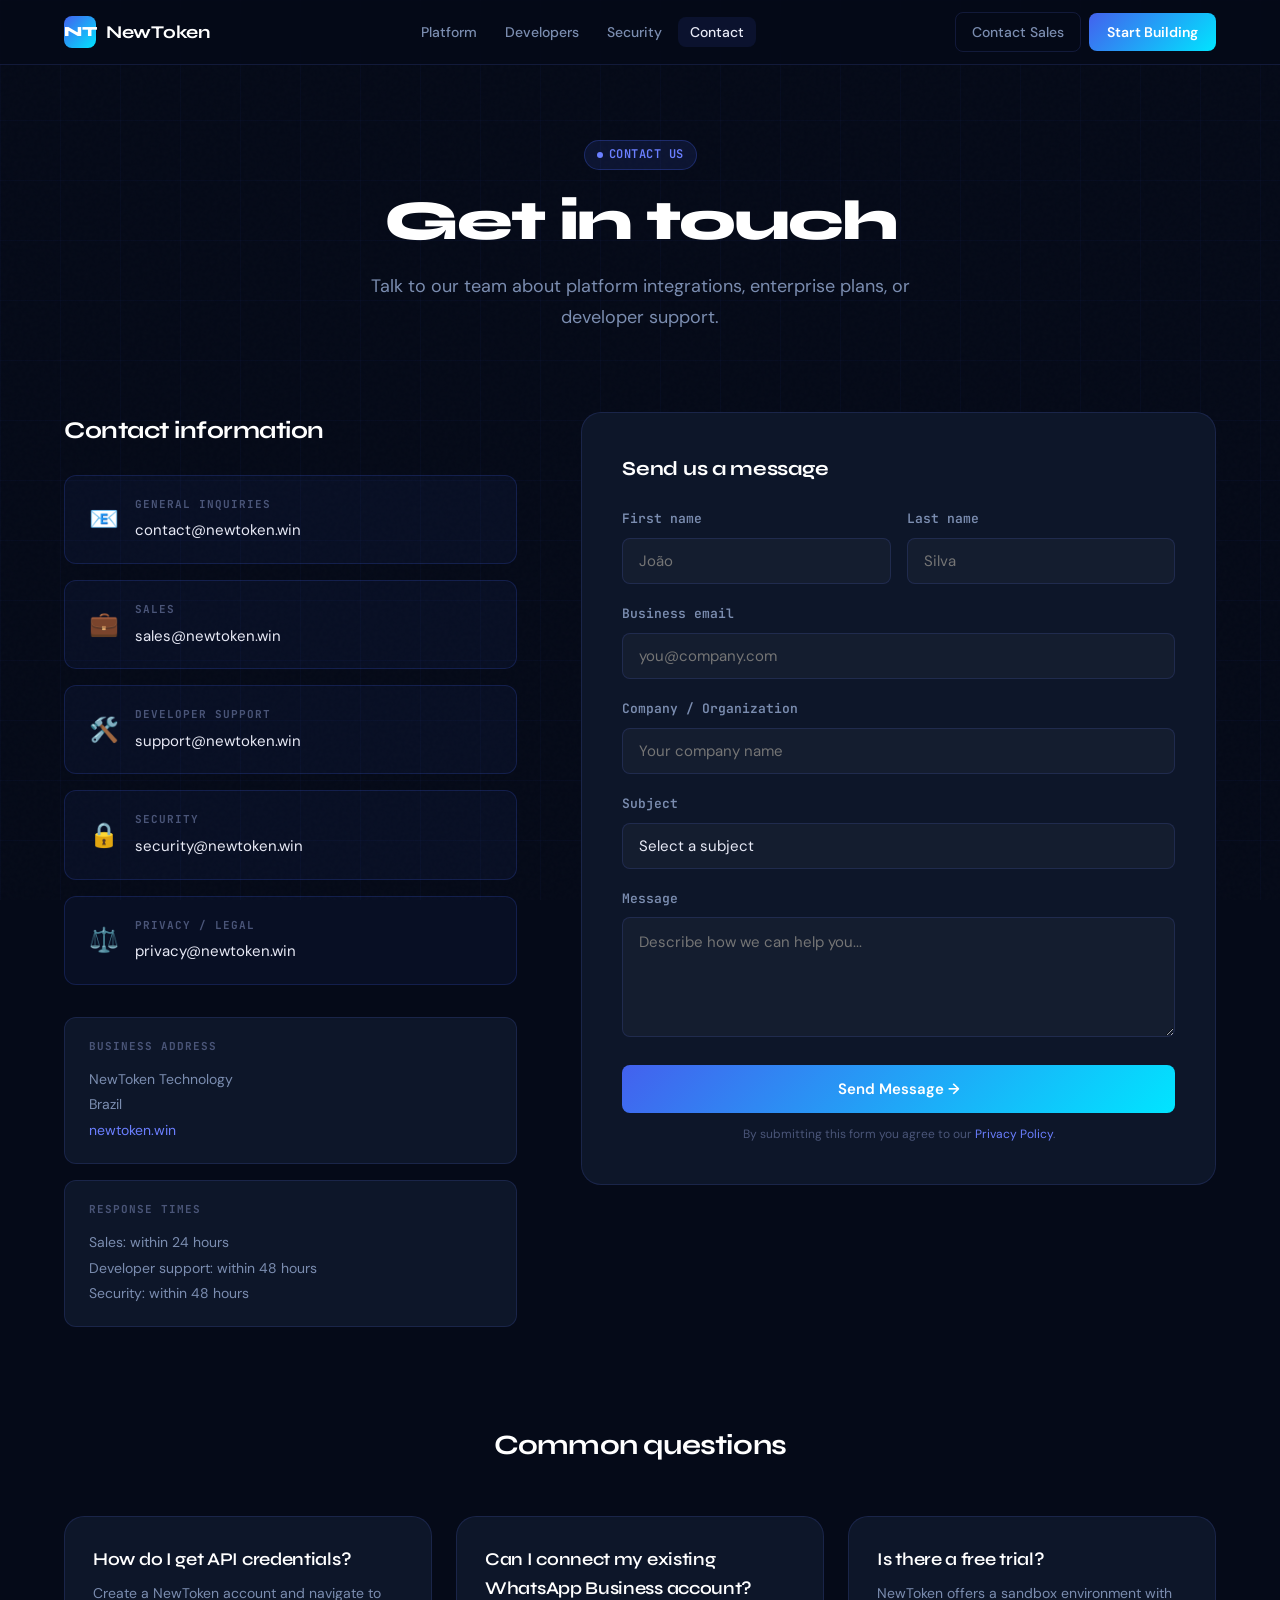
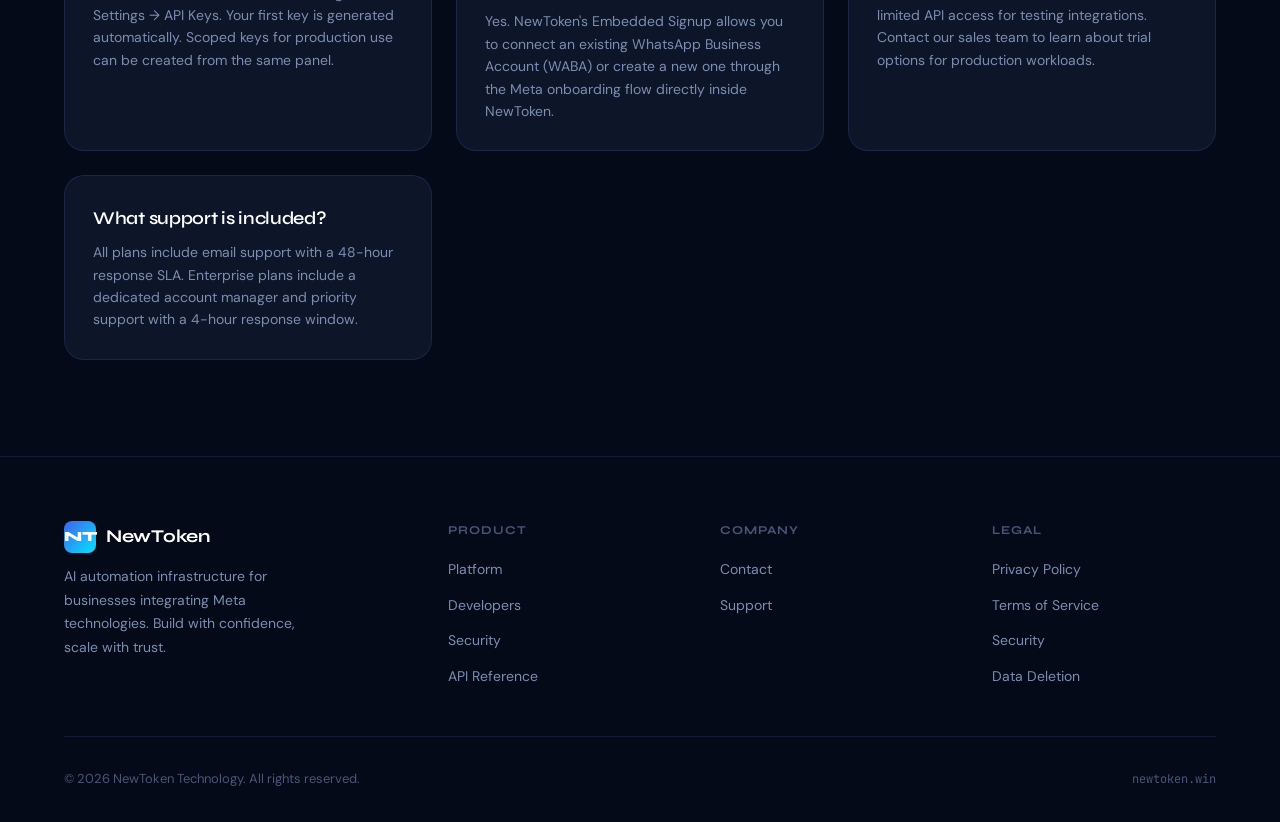
==== contact.html @ 520f6eac "feat: add NewToken site - Meta Tech Provider compliant" ====
<!DOCTYPE html>
<html lang="en">
<head>
  <meta charset="UTF-8">
  <meta name="viewport" content="width=device-width, initial-scale=1.0">
  <meta name="description" content="Contact NewToken — Get in touch with our sales, developer support, or partnership team.">
  <meta name="robots" content="index, follow">
  <title>Contact — NewToken</title>
  <link rel="stylesheet" href="styles.css">
  <style>
    .contact-grid {
      display: grid;
      grid-template-columns: 1fr 1.4fr;
      gap: 64px;
      align-items: start;
    }

    .contact-form-card {
      background: var(--bg-card);
      border: 1px solid var(--border);
      border-radius: var(--radius-lg);
      padding: 40px;
    }

    .form-group {
      margin-bottom: 20px;
    }

    .form-label {
      display: block;
      font-size: 13px;
      font-weight: 600;
      color: var(--text-muted);
      margin-bottom: 8px;
      font-family: var(--font-mono);
    }

    .form-input,
    .form-select,
    .form-textarea {
      width: 100%;
      background: rgba(255,255,255,0.03);
      border: 1px solid var(--border);
      border-radius: 8px;
      padding: 12px 16px;
      color: var(--text);
      font-size: 15px;
      font-family: var(--font-body);
      transition: var(--transition);
      outline: none;
    }

    .form-input:focus,
    .form-select:focus,
    .form-textarea:focus {
      border-color: var(--indigo);
      box-shadow: 0 0 0 3px rgba(67,97,238,0.15);
    }

    .form-select {
      appearance: none;
      -webkit-appearance: none;
      cursor: pointer;
    }

    .form-textarea {
      resize: vertical;
      min-height: 120px;
      line-height: 1.6;
    }

    .form-row {
      display: grid;
      grid-template-columns: 1fr 1fr;
      gap: 16px;
    }

    .form-success {
      display: none;
      text-align: center;
      padding: 24px;
    }

    .form-success .success-icon {
      font-size: 48px;
      margin-bottom: 16px;
      display: block;
    }

    .contact-info-card {
      background: rgba(67,97,238,0.06);
      border: 1px solid rgba(67,97,238,0.2);
      border-radius: var(--radius);
      padding: 20px 24px;
      margin-bottom: 16px;
      display: flex;
      align-items: center;
      gap: 16px;
    }

    .contact-info-icon {
      font-size: 24px;
      flex-shrink: 0;
    }

    .contact-info-label {
      font-size: 11px;
      font-weight: 700;
      color: var(--text-dim);
      text-transform: uppercase;
      letter-spacing: 1px;
      font-family: var(--font-mono);
      margin-bottom: 4px;
    }

    .contact-info-value {
      color: var(--text);
      font-size: 15px;
      text-decoration: none;
    }

    .contact-info-value:hover {
      color: var(--indigo-light);
    }

    @media (max-width: 768px) {
      .contact-grid { grid-template-columns: 1fr; }
      .form-row { grid-template-columns: 1fr; }
    }
  </style>
</head>
<body>
  <div id="nav-root"></div>

  <main>
    <section class="page-hero">
      <div class="container">
        <div class="badge"><span class="badge-dot"></span>Contact Us</div>
        <h1>Get in touch</h1>
        <p>Talk to our team about platform integrations, enterprise plans, or developer support.</p>
      </div>
    </section>

    <section class="section" style="padding-top:0;">
      <div class="container">
        <div class="contact-grid">

          <!-- LEFT: Contact info -->
          <div>
            <h2 style="font-family:var(--font-heading);font-size:24px;font-weight:700;color:white;letter-spacing:-0.5px;margin-bottom:24px;">Contact information</h2>

            <div class="contact-info-card">
              <div class="contact-info-icon">📧</div>
              <div>
                <div class="contact-info-label">General Inquiries</div>
                <a href="mailto:contact@newtoken.win" class="contact-info-value">contact@newtoken.win</a>
              </div>
            </div>

            <div class="contact-info-card">
              <div class="contact-info-icon">💼</div>
              <div>
                <div class="contact-info-label">Sales</div>
                <a href="mailto:sales@newtoken.win" class="contact-info-value">sales@newtoken.win</a>
              </div>
            </div>

            <div class="contact-info-card">
              <div class="contact-info-icon">🛠️</div>
              <div>
                <div class="contact-info-label">Developer Support</div>
                <a href="mailto:support@newtoken.win" class="contact-info-value">support@newtoken.win</a>
              </div>
            </div>

            <div class="contact-info-card">
              <div class="contact-info-icon">🔒</div>
              <div>
                <div class="contact-info-label">Security</div>
                <a href="mailto:security@newtoken.win" class="contact-info-value">security@newtoken.win</a>
              </div>
            </div>

            <div class="contact-info-card">
              <div class="contact-info-icon">⚖️</div>
              <div>
                <div class="contact-info-label">Privacy / Legal</div>
                <a href="mailto:privacy@newtoken.win" class="contact-info-value">privacy@newtoken.win</a>
              </div>
            </div>

            <div style="margin-top:32px;padding:20px 24px;background:var(--bg-card);border:1px solid var(--border);border-radius:var(--radius);">
              <div style="font-size:11px;font-weight:700;color:var(--text-dim);text-transform:uppercase;letter-spacing:1px;font-family:var(--font-mono);margin-bottom:12px;">Business Address</div>
              <div style="color:var(--text-muted);font-size:14px;line-height:1.8;">
                NewToken Technology<br>
                Brazil<br>
                <a href="https://newtoken.win" style="color:var(--indigo-light);text-decoration:none;">newtoken.win</a>
              </div>
            </div>

            <div style="margin-top:16px;padding:20px 24px;background:var(--bg-card);border:1px solid var(--border);border-radius:var(--radius);">
              <div style="font-size:11px;font-weight:700;color:var(--text-dim);text-transform:uppercase;letter-spacing:1px;font-family:var(--font-mono);margin-bottom:12px;">Response Times</div>
              <div style="color:var(--text-muted);font-size:14px;line-height:1.8;">
                Sales: within 24 hours<br>
                Developer support: within 48 hours<br>
                Security: within 48 hours
              </div>
            </div>
          </div>

          <!-- RIGHT: Contact form -->
          <div class="contact-form-card">
            <h3 style="font-family:var(--font-heading);font-size:20px;font-weight:700;color:white;margin-bottom:24px;letter-spacing:-0.3px;">Send us a message</h3>

            <form id="contact-form" onsubmit="handleSubmit(event)" novalidate>
              <div class="form-row">
                <div class="form-group">
                  <label class="form-label" for="fname">First name</label>
                  <input type="text" id="fname" name="fname" class="form-input" placeholder="João" required>
                </div>
                <div class="form-group">
                  <label class="form-label" for="lname">Last name</label>
                  <input type="text" id="lname" name="lname" class="form-input" placeholder="Silva" required>
                </div>
              </div>

              <div class="form-group">
                <label class="form-label" for="email">Business email</label>
                <input type="email" id="email" name="email" class="form-input" placeholder="you@company.com" required>
              </div>

              <div class="form-group">
                <label class="form-label" for="company">Company / Organization</label>
                <input type="text" id="company" name="company" class="form-input" placeholder="Your company name">
              </div>

              <div class="form-group">
                <label class="form-label" for="subject">Subject</label>
                <select id="subject" name="subject" class="form-select" required>
                  <option value="" disabled selected>Select a subject</option>
                  <option value="sales">Sales / Enterprise plan</option>
                  <option value="developer">Developer support</option>
                  <option value="integration">Meta integration help</option>
                  <option value="partnership">Partnership</option>
                  <option value="security">Security inquiry</option>
                  <option value="privacy">Privacy / Data request</option>
                  <option value="other">Other</option>
                </select>
              </div>

              <div class="form-group">
                <label class="form-label" for="message">Message</label>
                <textarea id="message" name="message" class="form-textarea" placeholder="Describe how we can help you..." required></textarea>
              </div>

              <button type="submit" class="btn-primary" style="width:100%;justify-content:center;font-size:15px;padding:14px;">
                Send Message →
              </button>

              <p style="color:var(--text-dim);font-size:12px;text-align:center;margin-top:12px;">
                By submitting this form you agree to our <a href="privacy.html" style="color:var(--indigo-light);text-decoration:none;">Privacy Policy</a>.
              </p>
            </form>

            <div class="form-success" id="form-success">
              <span class="success-icon">✅</span>
              <h3 style="font-family:var(--font-heading);font-size:20px;font-weight:700;color:white;margin-bottom:8px;">Message sent!</h3>
              <p style="color:var(--text-muted);">Thank you for reaching out. Our team will respond within 24–48 hours.</p>
            </div>
          </div>
        </div>

        <!-- FAQ -->
        <div style="margin-top:96px;">
          <h2 style="font-family:var(--font-heading);font-size:28px;font-weight:700;color:white;letter-spacing:-0.8px;text-align:center;margin-bottom:48px;">Common questions</h2>
          <div class="grid-2">
            <div class="card">
              <h3>How do I get API credentials?</h3>
              <p>Create a NewToken account and navigate to Settings → API Keys. Your first key is generated automatically. Scoped keys for production use can be created from the same panel.</p>
            </div>
            <div class="card">
              <h3>Can I connect my existing WhatsApp Business account?</h3>
              <p>Yes. NewToken's Embedded Signup allows you to connect an existing WhatsApp Business Account (WABA) or create a new one through the Meta onboarding flow directly inside NewToken.</p>
            </div>
            <div class="card">
              <h3>Is there a free trial?</h3>
              <p>NewToken offers a sandbox environment with limited API access for testing integrations. Contact our sales team to learn about trial options for production workloads.</p>
            </div>
            <div class="card">
              <h3>What support is included?</h3>
              <p>All plans include email support with a 48-hour response SLA. Enterprise plans include a dedicated account manager and priority support with a 4-hour response window.</p>
            </div>
          </div>
        </div>
      </div>
    </section>
  </main>

  <div id="footer-root"></div>
  <script src="shared.js"></script>
  <script>
    function handleSubmit(e) {
      e.preventDefault();
      const form = document.getElementById('contact-form');
      const success = document.getElementById('form-success');
      const btn = form.querySelector('button[type="submit"]');

      // Basic validation
      const email = document.getElementById('email').value;
      if (!email.includes('@')) {
        alert('Please enter a valid email address.');
        return;
      }

      btn.textContent = 'Sending...';
      btn.disabled = true;

      // Simulate form submission (replace with actual endpoint)
      setTimeout(() => {
        form.style.display = 'none';
        success.style.display = 'block';
      }, 900);
    }
  </script>
</body>
</html>
---- styles.css ----
@import url('https://fonts.googleapis.com/css2?family=Syne:wght@400;500;600;700;800&family=DM+Sans:ital,opsz,wght@0,9..40,300;0,9..40,400;0,9..40,500;0,9..40,600;1,9..40,400&family=JetBrains+Mono:wght@400;500;600&display=swap');

:root {
  --bg: #050a18;
  --bg-2: #080f22;
  --bg-card: #0d1629;
  --border: rgba(99, 120, 255, 0.15);
  --border-bright: rgba(99, 120, 255, 0.35);
  --indigo: #4361ee;
  --indigo-light: #6b7fff;
  --cyan: #00e5ff;
  --emerald: #10b981;
  --red: #ef4444;
  --text: #e8eaf6;
  --text-muted: #7b8db0;
  --text-dim: #4a5578;
  --gradient: linear-gradient(135deg, #4361ee, #00e5ff);
  --font-heading: 'Syne', sans-serif;
  --font-body: 'DM Sans', sans-serif;
  --font-mono: 'JetBrains Mono', monospace;
  --radius: 12px;
  --radius-lg: 20px;
  --max-w: 1200px;
  --transition: 0.2s ease;
}

*, *::before, *::after { box-sizing: border-box; margin: 0; padding: 0; }

html { scroll-behavior: smooth; }

body {
  font-family: var(--font-body);
  background: var(--bg);
  color: var(--text);
  line-height: 1.6;
  font-size: 16px;
  overflow-x: hidden;
}

/* ─── GRID BACKGROUND ─── */
body::before {
  content: '';
  position: fixed;
  inset: 0;
  background-image:
    linear-gradient(rgba(67,97,238,0.04) 1px, transparent 1px),
    linear-gradient(90deg, rgba(67,97,238,0.04) 1px, transparent 1px);
  background-size: 60px 60px;
  pointer-events: none;
  z-index: 0;
}

/* ─── NOISE OVERLAY ─── */
body::after {
  content: '';
  position: fixed;
  inset: 0;
  opacity: 0.018;
  background-image: url("data:image/svg+xml,%3Csvg viewBox='0 0 256 256' xmlns='http://www.w3.org/2000/svg'%3E%3Cfilter id='noise'%3E%3CfeTurbulence type='fractalNoise' baseFrequency='0.9' numOctaves='4' stitchTiles='stitch'/%3E%3C/filter%3E%3Crect width='100%25' height='100%25' filter='url(%23noise)'/%3E%3C/svg%3E");
  pointer-events: none;
  z-index: 0;
}

/* ─── NAVBAR ─── */
.nav {
  position: fixed;
  top: 0;
  left: 0;
  right: 0;
  z-index: 100;
  backdrop-filter: blur(20px);
  -webkit-backdrop-filter: blur(20px);
  background: rgba(5, 10, 24, 0.85);
  border-bottom: 1px solid var(--border);
}

.nav-inner {
  max-width: var(--max-w);
  margin: 0 auto;
  padding: 0 24px;
  height: 64px;
  display: flex;
  align-items: center;
  justify-content: space-between;
  gap: 32px;
}

.nav-logo {
  display: flex;
  align-items: center;
  gap: 10px;
  text-decoration: none;
  flex-shrink: 0;
}

.nav-logo-icon {
  width: 32px;
  height: 32px;
  background: var(--gradient);
  border-radius: 8px;
  display: flex;
  align-items: center;
  justify-content: center;
  font-family: var(--font-heading);
  font-weight: 800;
  font-size: 14px;
  color: white;
  letter-spacing: -0.5px;
}

.nav-logo-text {
  font-family: var(--font-heading);
  font-weight: 700;
  font-size: 18px;
  color: white;
  letter-spacing: -0.3px;
}

.nav-links {
  display: flex;
  align-items: center;
  gap: 4px;
  list-style: none;
}

.nav-links a {
  color: var(--text-muted);
  text-decoration: none;
  font-size: 14px;
  font-weight: 500;
  padding: 6px 12px;
  border-radius: 8px;
  transition: var(--transition);
}

.nav-links a:hover, .nav-links a.active {
  color: var(--text);
  background: rgba(67,97,238,0.1);
}

.nav-cta {
  display: flex;
  align-items: center;
  gap: 8px;
  flex-shrink: 0;
}

.btn-ghost {
  color: var(--text-muted);
  text-decoration: none;
  font-size: 14px;
  font-weight: 500;
  padding: 8px 16px;
  border-radius: 8px;
  border: 1px solid var(--border);
  transition: var(--transition);
}

.btn-ghost:hover {
  color: var(--text);
  border-color: var(--border-bright);
}

.btn-primary {
  background: var(--gradient);
  color: white;
  text-decoration: none;
  font-size: 14px;
  font-weight: 600;
  padding: 8px 18px;
  border-radius: 8px;
  transition: var(--transition);
  border: none;
  cursor: pointer;
  font-family: var(--font-body);
  display: inline-flex;
  align-items: center;
  gap: 6px;
}

.btn-primary:hover {
  opacity: 0.88;
  transform: translateY(-1px);
}

.btn-outline {
  background: transparent;
  color: var(--text);
  text-decoration: none;
  font-size: 14px;
  font-weight: 600;
  padding: 8px 18px;
  border-radius: 8px;
  border: 1px solid var(--border-bright);
  transition: var(--transition);
  cursor: pointer;
  font-family: var(--font-body);
  display: inline-flex;
  align-items: center;
  gap: 6px;
}

.btn-outline:hover {
  background: rgba(67,97,238,0.08);
  border-color: var(--indigo);
}

/* ─── LAYOUT ─── */
.container {
  max-width: var(--max-w);
  margin: 0 auto;
  padding: 0 24px;
  position: relative;
  z-index: 1;
}

.section {
  padding: 96px 0;
}

.section-sm {
  padding: 64px 0;
}

/* ─── BADGE ─── */
.badge {
  display: inline-flex;
  align-items: center;
  gap: 6px;
  background: rgba(67,97,238,0.12);
  border: 1px solid rgba(67,97,238,0.3);
  color: var(--indigo-light);
  font-size: 12px;
  font-weight: 600;
  padding: 4px 12px;
  border-radius: 100px;
  letter-spacing: 0.5px;
  text-transform: uppercase;
  font-family: var(--font-mono);
  margin-bottom: 20px;
}

.badge-dot {
  width: 6px;
  height: 6px;
  border-radius: 50%;
  background: var(--indigo-light);
  animation: pulse-dot 2s ease infinite;
}

@keyframes pulse-dot {
  0%, 100% { opacity: 1; transform: scale(1); }
  50% { opacity: 0.5; transform: scale(1.3); }
}

/* ─── SECTION HEADER ─── */
.section-header {
  text-align: center;
  max-width: 640px;
  margin: 0 auto 64px;
}

.section-header h2 {
  font-family: var(--font-heading);
  font-size: clamp(28px, 4vw, 42px);
  font-weight: 700;
  color: white;
  letter-spacing: -1px;
  line-height: 1.15;
  margin-bottom: 16px;
}

.section-header p {
  color: var(--text-muted);
  font-size: 17px;
  line-height: 1.7;
}

/* ─── CARDS ─── */
.card {
  background: var(--bg-card);
  border: 1px solid var(--border);
  border-radius: var(--radius-lg);
  padding: 28px;
  transition: var(--transition);
}

.card:hover {
  border-color: var(--border-bright);
  transform: translateY(-2px);
  box-shadow: 0 12px 48px rgba(67,97,238,0.1);
}

.card-icon {
  width: 44px;
  height: 44px;
  border-radius: 10px;
  background: rgba(67,97,238,0.12);
  border: 1px solid rgba(67,97,238,0.2);
  display: flex;
  align-items: center;
  justify-content: center;
  margin-bottom: 16px;
  font-size: 20px;
}

.card h3 {
  font-family: var(--font-heading);
  font-size: 18px;
  font-weight: 600;
  color: white;
  margin-bottom: 8px;
  letter-spacing: -0.3px;
}

.card p {
  color: var(--text-muted);
  font-size: 14px;
  line-height: 1.6;
}

/* ─── GRID LAYOUTS ─── */
.grid-3 {
  display: grid;
  grid-template-columns: repeat(auto-fit, minmax(280px, 1fr));
  gap: 20px;
}

.grid-2 {
  display: grid;
  grid-template-columns: repeat(auto-fit, minmax(360px, 1fr));
  gap: 24px;
}

/* ─── CODE BLOCK ─── */
.code-block {
  background: #070c1a;
  border: 1px solid var(--border);
  border-radius: var(--radius);
  overflow: hidden;
  font-family: var(--font-mono);
  font-size: 13px;
}

.code-header {
  display: flex;
  align-items: center;
  justify-content: space-between;
  padding: 12px 16px;
  border-bottom: 1px solid var(--border);
  background: rgba(67,97,238,0.05);
}

.code-dots {
  display: flex;
  gap: 6px;
}

.code-dot {
  width: 10px;
  height: 10px;
  border-radius: 50%;
}

.dot-red { background: #ff5f57; }
.dot-yellow { background: #ffbd2e; }
.dot-green { background: #28ca41; }

.code-filename {
  color: var(--text-dim);
  font-size: 12px;
}

.code-body {
  padding: 20px;
  line-height: 1.7;
  overflow-x: auto;
}

.code-body pre { white-space: pre-wrap; }

.tok-keyword { color: #c792ea; }
.tok-string { color: #c3e88d; }
.tok-comment { color: #4a5578; font-style: italic; }
.tok-number { color: #f78c6c; }
.tok-function { color: #82aaff; }
.tok-var { color: #eeffff; }
.tok-prop { color: #89ddff; }
.tok-punct { color: var(--text-dim); }

/* ─── STATUS BADGE ─── */
.status-pill {
  display: inline-flex;
  align-items: center;
  gap: 6px;
  font-size: 12px;
  font-weight: 600;
  font-family: var(--font-mono);
  padding: 4px 10px;
  border-radius: 100px;
}

.status-success {
  background: rgba(16,185,129,0.12);
  color: var(--emerald);
  border: 1px solid rgba(16,185,129,0.25);
}

.status-dot {
  width: 6px;
  height: 6px;
  border-radius: 50%;
  background: currentColor;
}

/* ─── DIVIDER ─── */
.divider {
  height: 1px;
  background: var(--border);
  border: none;
}

/* ─── FOOTER ─── */
footer {
  border-top: 1px solid var(--border);
  padding: 64px 0 32px;
  position: relative;
  z-index: 1;
}

.footer-grid {
  display: grid;
  grid-template-columns: 1.5fr 1fr 1fr 1fr;
  gap: 48px;
  margin-bottom: 48px;
}

.footer-brand p {
  color: var(--text-muted);
  font-size: 14px;
  line-height: 1.7;
  margin-top: 12px;
  max-width: 260px;
}

.footer-col h4 {
  font-family: var(--font-heading);
  font-size: 12px;
  font-weight: 700;
  color: var(--text-dim);
  letter-spacing: 1px;
  text-transform: uppercase;
  margin-bottom: 16px;
}

.footer-col ul {
  list-style: none;
  display: flex;
  flex-direction: column;
  gap: 10px;
}

.footer-col a {
  color: var(--text-muted);
  text-decoration: none;
  font-size: 14px;
  transition: var(--transition);
}

.footer-col a:hover {
  color: var(--text);
}

.footer-bottom {
  display: flex;
  align-items: center;
  justify-content: space-between;
  padding-top: 32px;
  border-top: 1px solid var(--border);
  color: var(--text-dim);
  font-size: 13px;
}

/* ─── PAGE HERO (sub-pages) ─── */
.page-hero {
  padding: 140px 0 80px;
  text-align: center;
}

.page-hero h1 {
  font-family: var(--font-heading);
  font-size: clamp(36px, 5vw, 56px);
  font-weight: 800;
  color: white;
  letter-spacing: -2px;
  line-height: 1.1;
  margin-bottom: 20px;
}

.page-hero p {
  color: var(--text-muted);
  font-size: 18px;
  max-width: 560px;
  margin: 0 auto;
  line-height: 1.7;
}

/* ─── PROSE (legal pages) ─── */
.prose {
  max-width: 760px;
  margin: 0 auto;
  padding-bottom: 96px;
}

.prose h2 {
  font-family: var(--font-heading);
  font-size: 22px;
  font-weight: 700;
  color: white;
  letter-spacing: -0.5px;
  margin: 40px 0 12px;
}

.prose h3 {
  font-family: var(--font-heading);
  font-size: 16px;
  font-weight: 600;
  color: var(--text);
  margin: 28px 0 8px;
}

.prose p {
  color: var(--text-muted);
  font-size: 15px;
  line-height: 1.8;
  margin-bottom: 16px;
}

.prose ul {
  color: var(--text-muted);
  font-size: 15px;
  line-height: 1.8;
  padding-left: 20px;
  margin-bottom: 16px;
}

.prose ul li { margin-bottom: 6px; }

.prose strong {
  color: var(--text);
  font-weight: 600;
}

.prose a {
  color: var(--indigo-light);
  text-decoration: none;
}

.prose a:hover { text-decoration: underline; }

.prose-meta {
  display: flex;
  gap: 24px;
  margin-bottom: 48px;
  font-size: 13px;
  color: var(--text-dim);
  font-family: var(--font-mono);
  flex-wrap: wrap;
}

.info-box {
  background: rgba(67,97,238,0.08);
  border: 1px solid rgba(67,97,238,0.2);
  border-radius: var(--radius);
  padding: 20px 24px;
  margin: 24px 0;
  color: var(--text-muted);
  font-size: 14px;
  line-height: 1.7;
}

.info-box strong { color: var(--indigo-light); }

/* ─── HAMBURGER MOBILE ─── */
.nav-hamburger {
  display: none;
  flex-direction: column;
  gap: 5px;
  cursor: pointer;
  padding: 4px;
  background: none;
  border: none;
}

.nav-hamburger span {
  width: 22px;
  height: 2px;
  background: var(--text-muted);
  border-radius: 2px;
  transition: var(--transition);
}

/* ─── ANIMATIONS ─── */
@keyframes fadeUp {
  from { opacity: 0; transform: translateY(20px); }
  to { opacity: 1; transform: translateY(0); }
}

.fade-up {
  opacity: 0;
  animation: fadeUp 0.6s ease forwards;
}

.delay-1 { animation-delay: 0.1s; }
.delay-2 { animation-delay: 0.2s; }
.delay-3 { animation-delay: 0.3s; }
.delay-4 { animation-delay: 0.4s; }

/* ─── RESPONSIVE ─── */
@media (max-width: 768px) {
  .nav-links, .nav-cta .btn-ghost { display: none; }
  .nav-hamburger { display: flex; }
  .footer-grid { grid-template-columns: 1fr 1fr; gap: 32px; }
  .footer-bottom { flex-direction: column; gap: 12px; text-align: center; }
}

@media (max-width: 480px) {
  .footer-grid { grid-template-columns: 1fr; }
  .section { padding: 64px 0; }
}
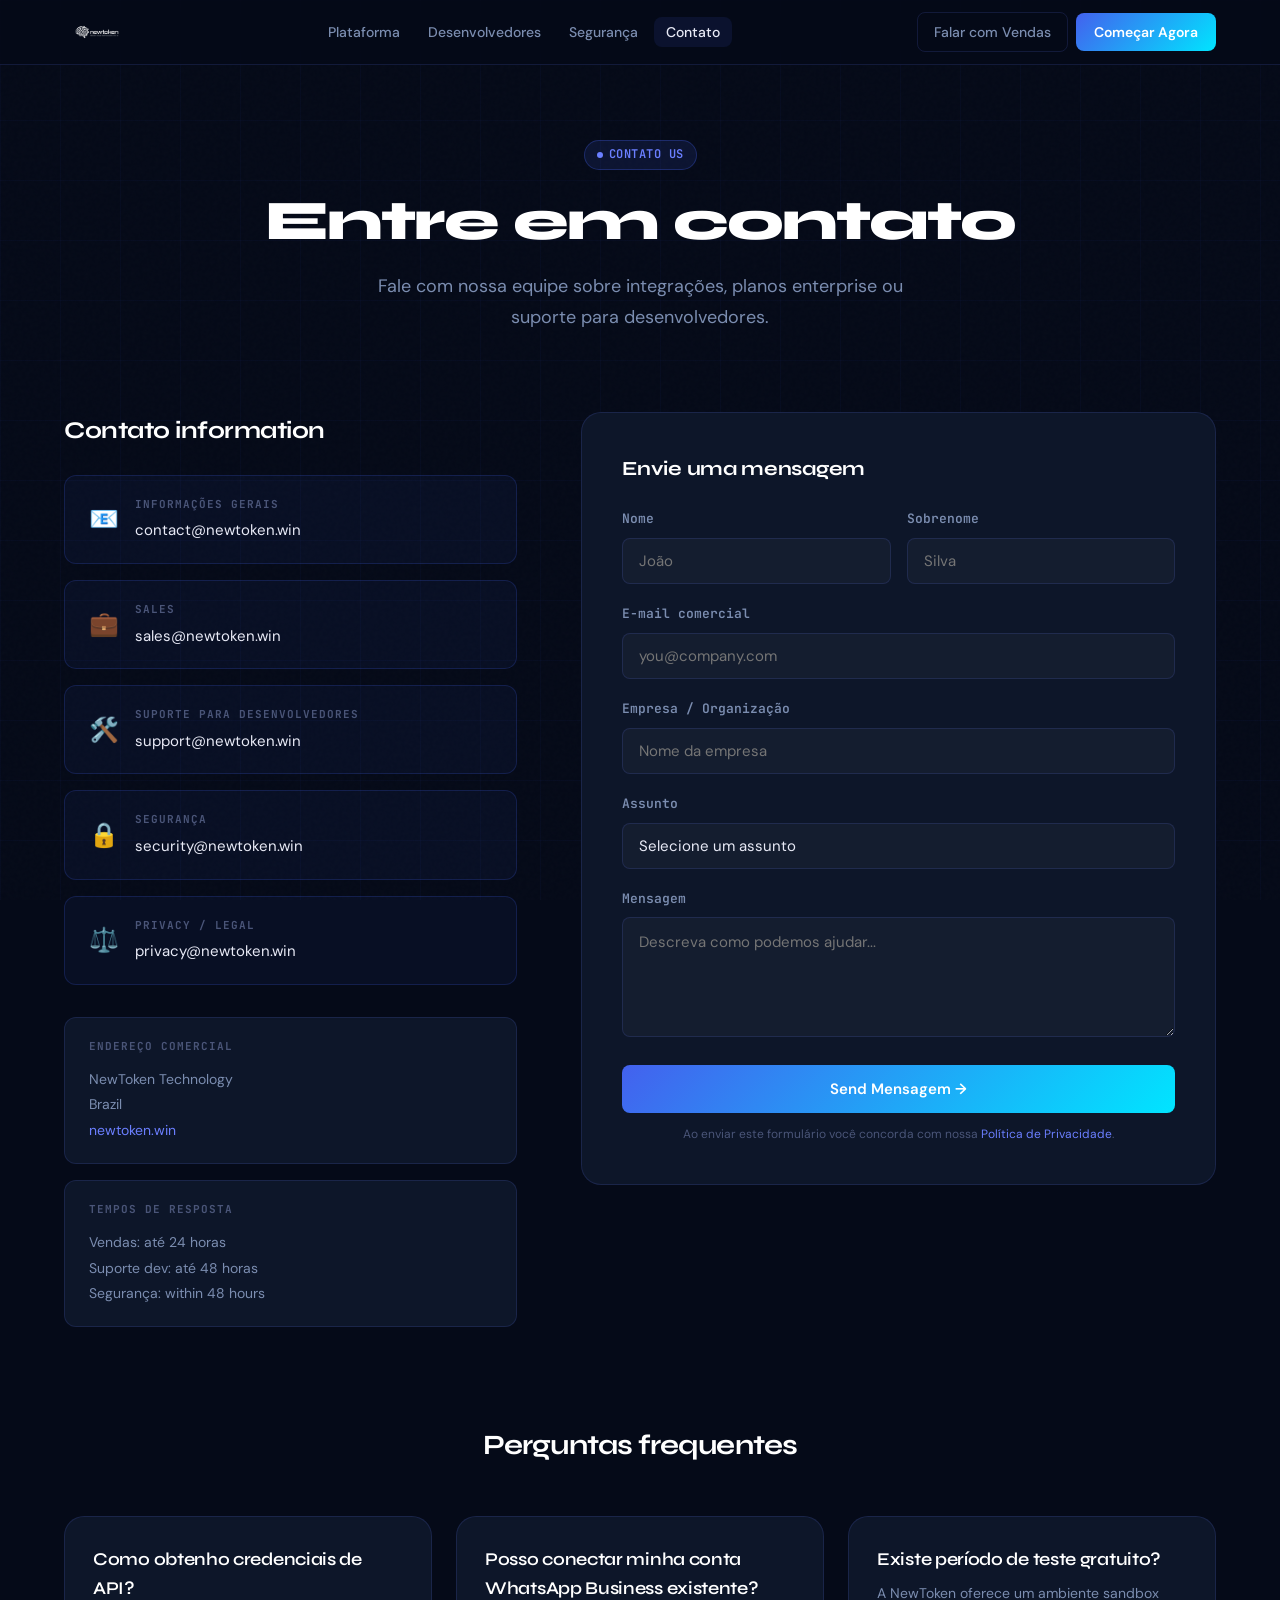
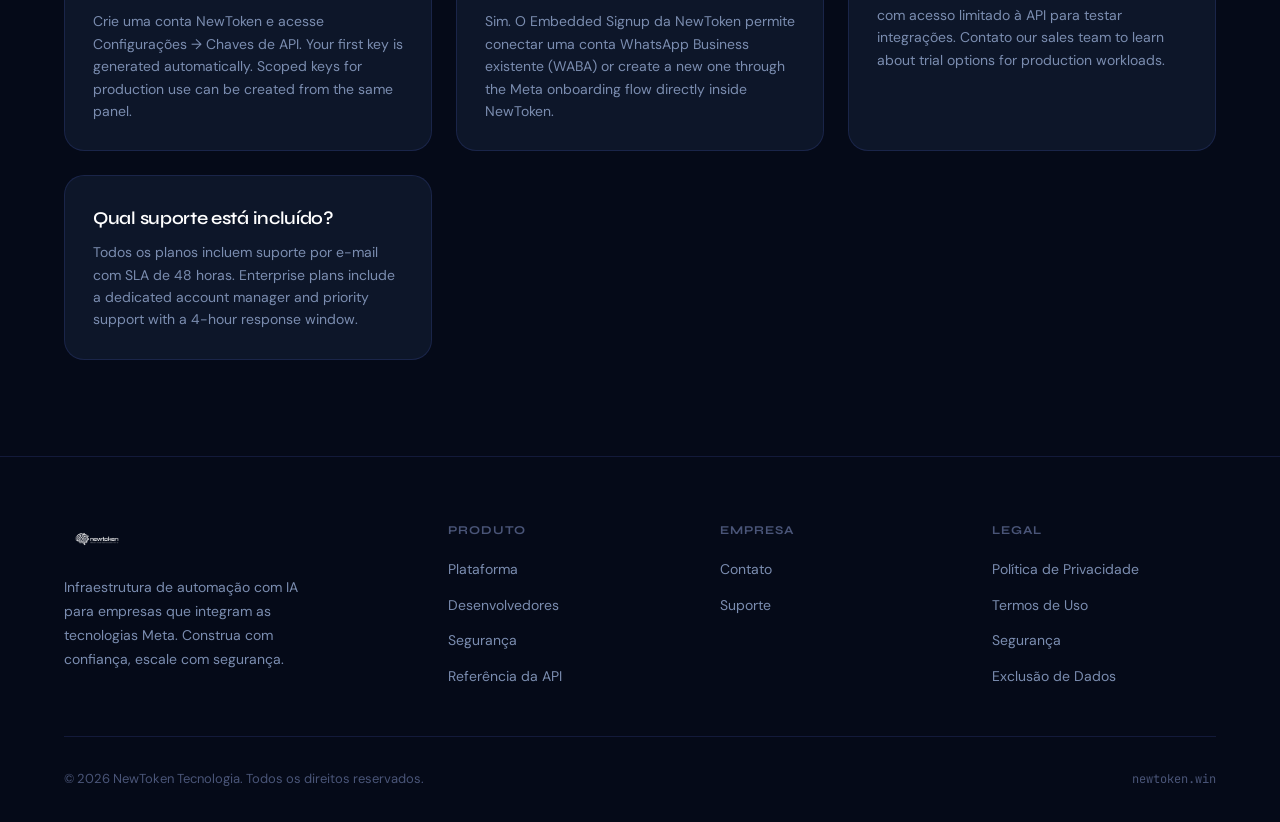
==== commit 92fa7e26: "feat: add logo + translate all pages to pt-BR" ====
--- a/contact.html
+++ b/contact.html
@@ -1,11 +1,11 @@
 <!DOCTYPE html>
-<html lang="en">
+<html lang="pt-BR">
 <head>
   <meta charset="UTF-8">
   <meta name="viewport" content="width=device-width, initial-scale=1.0">
-  <meta name="description" content="Contact NewToken — Get in touch with our sales, developer support, or partnership team.">
+  <meta name="description" content="Contato NewToken — Entre em contato with our sales, developer support, or partnership team.">
   <meta name="robots" content="index, follow">
-  <title>Contact — NewToken</title>
+  <title>Contato — NewToken</title>
   <link rel="stylesheet" href="styles.css">
   <style>
     .contact-grid {
@@ -135,9 +135,9 @@
   <main>
     <section class="page-hero">
       <div class="container">
-        <div class="badge"><span class="badge-dot"></span>Contact Us</div>
-        <h1>Get in touch</h1>
-        <p>Talk to our team about platform integrations, enterprise plans, or developer support.</p>
+        <div class="badge"><span class="badge-dot"></span>Contato Us</div>
+        <h1>Entre em contato</h1>
+        <p>Fale com nossa equipe sobre integrações, planos enterprise ou suporte para desenvolvedores.</p>
       </div>
     </section>
 
@@ -145,14 +145,14 @@
       <div class="container">
         <div class="contact-grid">
 
-          <!-- LEFT: Contact info -->
+          <!-- LEFT: Contato info -->
           <div>
-            <h2 style="font-family:var(--font-heading);font-size:24px;font-weight:700;color:white;letter-spacing:-0.5px;margin-bottom:24px;">Contact information</h2>
+            <h2 style="font-family:var(--font-heading);font-size:24px;font-weight:700;color:white;letter-spacing:-0.5px;margin-bottom:24px;">Contato information</h2>
 
             <div class="contact-info-card">
               <div class="contact-info-icon">📧</div>
               <div>
-                <div class="contact-info-label">General Inquiries</div>
+                <div class="contact-info-label">Informações Gerais</div>
                 <a href="mailto:contact@newtoken.win" class="contact-info-value">contact@newtoken.win</a>
               </div>
             </div>
@@ -168,7 +168,7 @@
             <div class="contact-info-card">
               <div class="contact-info-icon">🛠️</div>
               <div>
-                <div class="contact-info-label">Developer Support</div>
+                <div class="contact-info-label">Suporte para Desenvolvedores</div>
                 <a href="mailto:support@newtoken.win" class="contact-info-value">support@newtoken.win</a>
               </div>
             </div>
@@ -176,7 +176,7 @@
             <div class="contact-info-card">
               <div class="contact-info-icon">🔒</div>
               <div>
-                <div class="contact-info-label">Security</div>
+                <div class="contact-info-label">Segurança</div>
                 <a href="mailto:security@newtoken.win" class="contact-info-value">security@newtoken.win</a>
               </div>
             </div>
@@ -190,7 +190,7 @@
             </div>
 
             <div style="margin-top:32px;padding:20px 24px;background:var(--bg-card);border:1px solid var(--border);border-radius:var(--radius);">
-              <div style="font-size:11px;font-weight:700;color:var(--text-dim);text-transform:uppercase;letter-spacing:1px;font-family:var(--font-mono);margin-bottom:12px;">Business Address</div>
+              <div style="font-size:11px;font-weight:700;color:var(--text-dim);text-transform:uppercase;letter-spacing:1px;font-family:var(--font-mono);margin-bottom:12px;">Endereço Comercial</div>
               <div style="color:var(--text-muted);font-size:14px;line-height:1.8;">
                 NewToken Technology<br>
                 Brazil<br>
@@ -199,96 +199,96 @@
             </div>
 
             <div style="margin-top:16px;padding:20px 24px;background:var(--bg-card);border:1px solid var(--border);border-radius:var(--radius);">
-              <div style="font-size:11px;font-weight:700;color:var(--text-dim);text-transform:uppercase;letter-spacing:1px;font-family:var(--font-mono);margin-bottom:12px;">Response Times</div>
+              <div style="font-size:11px;font-weight:700;color:var(--text-dim);text-transform:uppercase;letter-spacing:1px;font-family:var(--font-mono);margin-bottom:12px;">Tempos de Resposta</div>
               <div style="color:var(--text-muted);font-size:14px;line-height:1.8;">
-                Sales: within 24 hours<br>
-                Developer support: within 48 hours<br>
-                Security: within 48 hours
+                Vendas: até 24 horas<br>
+                Suporte dev: até 48 horas<br>
+                Segurança: within 48 hours
               </div>
             </div>
           </div>
 
-          <!-- RIGHT: Contact form -->
+          <!-- RIGHT: Contato form -->
           <div class="contact-form-card">
-            <h3 style="font-family:var(--font-heading);font-size:20px;font-weight:700;color:white;margin-bottom:24px;letter-spacing:-0.3px;">Send us a message</h3>
+            <h3 style="font-family:var(--font-heading);font-size:20px;font-weight:700;color:white;margin-bottom:24px;letter-spacing:-0.3px;">Envie uma mensagem</h3>
 
             <form id="contact-form" onsubmit="handleSubmit(event)" novalidate>
               <div class="form-row">
                 <div class="form-group">
-                  <label class="form-label" for="fname">First name</label>
+                  <label class="form-label" for="fname">Nome</label>
                   <input type="text" id="fname" name="fname" class="form-input" placeholder="João" required>
                 </div>
                 <div class="form-group">
-                  <label class="form-label" for="lname">Last name</label>
+                  <label class="form-label" for="lname">Sobrenome</label>
                   <input type="text" id="lname" name="lname" class="form-input" placeholder="Silva" required>
                 </div>
               </div>
 
               <div class="form-group">
-                <label class="form-label" for="email">Business email</label>
+                <label class="form-label" for="email">E-mail comercial</label>
                 <input type="email" id="email" name="email" class="form-input" placeholder="you@company.com" required>
               </div>
 
               <div class="form-group">
-                <label class="form-label" for="company">Company / Organization</label>
-                <input type="text" id="company" name="company" class="form-input" placeholder="Your company name">
+                <label class="form-label" for="company">Empresa / Organização</label>
+                <input type="text" id="company" name="company" class="form-input" placeholder="Nome da empresa">
               </div>
 
               <div class="form-group">
-                <label class="form-label" for="subject">Subject</label>
+                <label class="form-label" for="subject">Assunto</label>
                 <select id="subject" name="subject" class="form-select" required>
-                  <option value="" disabled selected>Select a subject</option>
-                  <option value="sales">Sales / Enterprise plan</option>
-                  <option value="developer">Developer support</option>
-                  <option value="integration">Meta integration help</option>
-                  <option value="partnership">Partnership</option>
-                  <option value="security">Security inquiry</option>
-                  <option value="privacy">Privacy / Data request</option>
-                  <option value="other">Other</option>
+                  <option value="" disabled selected>Selecione um assunto</option>
+                  <option value="sales">Vendas / Plano enterprise</option>
+                  <option value="developer">Suporte para desenvolvedores</option>
+                  <option value="integration">Ajuda com integração Meta</option>
+                  <option value="partnership">Parceria</option>
+                  <option value="security">Segurança inquiry</option>
+                  <option value="privacy">Privacidade / Solicitação de dados</option>
+                  <option value="other">Outro</option>
                 </select>
               </div>
 
               <div class="form-group">
-                <label class="form-label" for="message">Message</label>
-                <textarea id="message" name="message" class="form-textarea" placeholder="Describe how we can help you..." required></textarea>
+                <label class="form-label" for="message">Mensagem</label>
+                <textarea id="message" name="message" class="form-textarea" placeholder="Descreva como podemos ajudar..." required></textarea>
               </div>
 
               <button type="submit" class="btn-primary" style="width:100%;justify-content:center;font-size:15px;padding:14px;">
-                Send Message →
+                Send Mensagem →
               </button>
 
               <p style="color:var(--text-dim);font-size:12px;text-align:center;margin-top:12px;">
-                By submitting this form you agree to our <a href="privacy.html" style="color:var(--indigo-light);text-decoration:none;">Privacy Policy</a>.
+                Ao enviar este formulário você concorda com nossa <a href="privacy.html" style="color:var(--indigo-light);text-decoration:none;">Política de Privacidade</a>.
               </p>
             </form>
 
             <div class="form-success" id="form-success">
               <span class="success-icon">✅</span>
-              <h3 style="font-family:var(--font-heading);font-size:20px;font-weight:700;color:white;margin-bottom:8px;">Message sent!</h3>
-              <p style="color:var(--text-muted);">Thank you for reaching out. Our team will respond within 24–48 hours.</p>
+              <h3 style="font-family:var(--font-heading);font-size:20px;font-weight:700;color:white;margin-bottom:8px;">Mensagem sent!</h3>
+              <p style="color:var(--text-muted);">Obrigado pelo contato. Nossa equipe responderá em até 24–48 horas.</p>
             </div>
           </div>
         </div>
 
         <!-- FAQ -->
         <div style="margin-top:96px;">
-          <h2 style="font-family:var(--font-heading);font-size:28px;font-weight:700;color:white;letter-spacing:-0.8px;text-align:center;margin-bottom:48px;">Common questions</h2>
+          <h2 style="font-family:var(--font-heading);font-size:28px;font-weight:700;color:white;letter-spacing:-0.8px;text-align:center;margin-bottom:48px;">Perguntas frequentes</h2>
           <div class="grid-2">
             <div class="card">
-              <h3>How do I get API credentials?</h3>
-              <p>Create a NewToken account and navigate to Settings → API Keys. Your first key is generated automatically. Scoped keys for production use can be created from the same panel.</p>
+              <h3>Como obtenho credenciais de API?</h3>
+              <p>Crie uma conta NewToken e acesse Configurações → Chaves de API. Your first key is generated automatically. Scoped keys for production use can be created from the same panel.</p>
             </div>
             <div class="card">
-              <h3>Can I connect my existing WhatsApp Business account?</h3>
-              <p>Yes. NewToken's Embedded Signup allows you to connect an existing WhatsApp Business Account (WABA) or create a new one through the Meta onboarding flow directly inside NewToken.</p>
+              <h3>Posso conectar minha conta WhatsApp Business existente?</h3>
+              <p>Sim. O Embedded Signup da NewToken permite conectar uma conta WhatsApp Business existente (WABA) or create a new one through the Meta onboarding flow directly inside NewToken.</p>
             </div>
             <div class="card">
-              <h3>Is there a free trial?</h3>
-              <p>NewToken offers a sandbox environment with limited API access for testing integrations. Contact our sales team to learn about trial options for production workloads.</p>
+              <h3>Existe período de teste gratuito?</h3>
+              <p>A NewToken oferece um ambiente sandbox com acesso limitado à API para testar integrações. Contato our sales team to learn about trial options for production workloads.</p>
             </div>
             <div class="card">
-              <h3>What support is included?</h3>
-              <p>All plans include email support with a 48-hour response SLA. Enterprise plans include a dedicated account manager and priority support with a 4-hour response window.</p>
+              <h3>Qual suporte está incluído?</h3>
+              <p>Todos os planos incluem suporte por e-mail com SLA de 48 horas. Enterprise plans include a dedicated account manager and priority support with a 4-hour response window.</p>
             </div>
           </div>
         </div>
@@ -312,7 +312,7 @@
         return;
       }
 
-      btn.textContent = 'Sending...';
+      btn.textContent = 'Enviando...';
       btn.disabled = true;
 
       // Simulate form submission (replace with actual endpoint)
--- a/styles.css
+++ b/styles.css
@@ -93,27 +93,11 @@
   flex-shrink: 0;
 }
 
-.nav-logo-icon {
-  width: 32px;
-  height: 32px;
-  background: var(--gradient);
-  border-radius: 8px;
-  display: flex;
-  align-items: center;
-  justify-content: center;
-  font-family: var(--font-heading);
-  font-weight: 800;
-  font-size: 14px;
-  color: white;
-  letter-spacing: -0.5px;
-}
-
-.nav-logo-text {
-  font-family: var(--font-heading);
-  font-weight: 700;
-  font-size: 18px;
-  color: white;
-  letter-spacing: -0.3px;
+.nav-logo-img {
+  height: 36px;
+  width: auto;
+  object-fit: contain;
+  filter: brightness(0) invert(1);
 }
 
 .nav-links {
